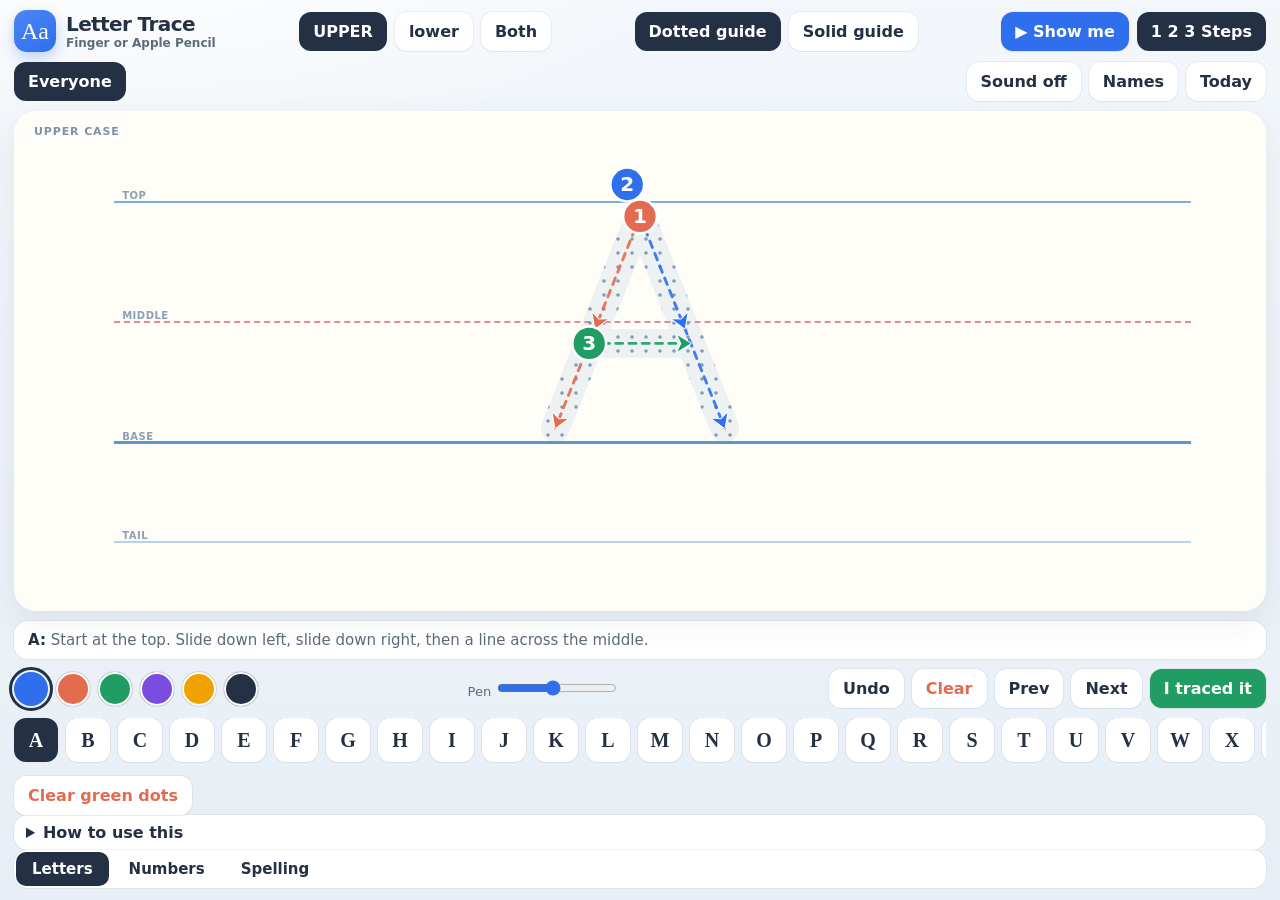
==== index.html @ eaa0d59f "Add names, today's set, sound, and a finished screen. Green dots stay with each child. Clearing them" ====
<!DOCTYPE html>
<html lang="en">
<head>
<meta charset="UTF-8">
<meta name="viewport" content="width=device-width, initial-scale=1, viewport-fit=cover">
<meta name="apple-mobile-web-app-capable" content="yes">
<meta name="mobile-web-app-capable" content="yes">
<meta name="apple-mobile-web-app-status-bar-style" content="black-translucent">
<meta name="apple-mobile-web-app-title" content="Letter Trace">
<title>Letter Trace · Upper & Lower Case</title>
<link rel="stylesheet" href="trace.css">
</head>
<body>
  <header>
    <div class="brand">
      <div class="mark">Aa</div>
      <h1>Letter Trace<span>Finger or Apple Pencil</span></h1>
    </div>
    <div class="seg" id="mode">
      <button data-mode="upper" class="active">UPPER</button>
      <button data-mode="lower">lower</button>
      <button data-mode="both">Both</button>
    </div>
    <div class="seg">
      <button id="guideBtn" class="active">Dotted guide</button>
      <button id="styleBtn">Solid guide</button>
    </div>
    <div class="seg">
      <button id="showBtn" class="show">▶ Show me</button>
      <button id="numBtn" class="active" aria-pressed="true">1 2 3 Steps</button>
    </div>
  </header>

  <div class="stage" id="stage">
    <div class="board" data-board="0">
      <div class="case-tag" id="tag0">Upper case</div>
      <div class="rules" aria-hidden="true">
        <div class="rule top"><span class="rule-label">top</span></div>
        <div class="rule mid"><span class="rule-label">middle</span></div>
        <div class="rule base"><span class="rule-label">base</span></div>
        <div class="rule desc"><span class="rule-label">tail</span></div>
      </div>
      <div class="guide" id="guide0">A</div>
      <canvas class="guide-canvas" id="g0"></canvas>
      <canvas id="c0"></canvas>
    </div>
    <div class="board" data-board="1" id="board1" hidden>
      <div class="case-tag">Lower case</div>
      <div class="rules" aria-hidden="true">
        <div class="rule top"><span class="rule-label">top</span></div>
        <div class="rule mid"><span class="rule-label">middle</span></div>
        <div class="rule base"><span class="rule-label">base</span></div>
        <div class="rule desc"><span class="rule-label">tail</span></div>
      </div>
      <div class="guide" id="guide1">a</div>
      <canvas class="guide-canvas" id="g1"></canvas>
      <canvas id="c1"></canvas>
    </div>
  </div>

  <div class="tip" id="tip"><strong>A:</strong> Start at the top. Slide down to the left, slide down to the right, then a line across the middle.</div>

  <div class="inkbar">
    <div class="swatches" id="swatches">
      <button class="swatch active" data-color="#2f6fed" style="background:#2f6fed" aria-label="Blue"></button>
      <button class="swatch" data-color="#e36b4f" style="background:#e36b4f" aria-label="Coral"></button>
      <button class="swatch" data-color="#1f9d62" style="background:#1f9d62" aria-label="Green"></button>
      <button class="swatch" data-color="#7a4de0" style="background:#7a4de0" aria-label="Purple"></button>
      <button class="swatch" data-color="#f0a202" style="background:#f0a202" aria-label="Gold"></button>
      <button class="swatch" data-color="#243044" style="background:#243044" aria-label="Black"></button>
    </div>
    <label class="help">Pen <input id="size" type="range" min="6" max="28" value="16"></label>
    <div class="tools">
      <button id="undo">Undo</button>
      <button id="clear" class="warn">Clear</button>
      <button id="prev">Prev</button>
      <button id="next">Next</button>
      <button id="done" class="good">I traced it</button>
    </div>
  </div>

  <div class="alpha" id="alpha"></div>
  <div class="footer">
  <button type="button" id="clearDots" class="dots">Clear green dots</button>
  <details class="helpbox">
    <summary>How to use this</summary>
    <p class="help">Open this page in Safari. Tap Share, then Add to Home Screen, so it opens like an app. Turn the phone or iPad sideways for a bigger board. Trace on the dotted letter with a finger or Apple Pencil. Pink dashed line is the middle. Dark blue line is the baseline. Letters with tails (g, j, p, q, y) go under the baseline. Coloured numbers show which line to make first, and arrows show which way to go. Tap Show me to watch the letter being made, and tap 1 2 3 Steps to hide or show the numbers. Tap I traced it when you are done: the green dot is only saved when the tracing stays on the line and covers the whole letter. Progress stays on this device.</p>
  </details>
  <nav class="pages" aria-label="Pages">
    <a href="index.html" class="active" aria-current="page">Letters</a>
    <a href="numbers.html">Numbers</a>
    <a href="spelling.html">Spelling</a>
  </nav>
  </div>
  <div class="burst" id="burst"></div>
  <div class="toast" id="toast" role="status" aria-live="polite"></div>
<script src="tracekit.js"></script>
<script src="trace-page.js"></script>
<script src="class.js"></script>
<script>
/* Letters page. Shared logic and the tracing check settings (TRACE_RULES) are in trace-page.js. */
const TIPS = {
  A: "Start at the top. Slide down left, slide down right, then a line across the middle.",
  B: "Start at the top. Straight line down, then a curve on top and a curve on the bottom.",
  C: "Start near the top. Curve back and around, like a smile lying on its side. Leave it open.",
  D: "Start at the top. Straight line down, then a big curve from top to bottom.",
  E: "Start at the top. Line down, then three lines out: top, middle, bottom.",
  F: "Start at the top. Line down, then a line at the top and a shorter line in the middle.",
  G: "Start near the top. Curve around like C, then a short line in on the right.",
  H: "Two straight lines down. Connect them across the middle.",
  I: "Start at the top. One straight line down. A small line across the top and the bottom.",
  J: "Start at the top. Line down, then curve to the left at the bottom.",
  K: "Straight line down. Then start at the top right: slant in to the line, then slant out to the bottom.",
  L: "Start at the top. Line down, then a line across the bottom to the right.",
  M: "Line down. Go back to the top: slant down to the middle, slant back up, then line down.",
  N: "Line down, diagonal down to the bottom, then line up.",
  O: "Start at the top. Curve all the way around until you meet the start.",
  P: "Line down from the top. Curve out and back to the middle.",
  Q: "Make an O. Then a short diagonal tail at the bottom right.",
  R: "Line down. Curve out and back to the middle, then a diagonal leg.",
  S: "Start at the top. Curve left, then curve the other way, like a snake.",
  T: "Start at the top. Line down from the middle, then a line across the top.",
  U: "Line down, curve along the bottom, line back up.",
  V: "Start at the top. Slide down to a point, then back up.",
  W: "Like two Vs. Down, up, down, up.",
  X: "Slide down from the top left. Then slide the other way from the top right.",
  Y: "Two short diagonals meet in the middle, then one line down.",
  Z: "Line across the top, diagonal down to the left, line across the bottom.",
  a: "Start at the middle line. Curve around like a circle, then a short line down to the baseline.",
  b: "Line down from the top. At the middle, curve around to make a ball.",
  c: "Start at the middle line. Curve back and around. Leave it open.",
  d: "Start just under the middle line. Circle back, then a tall line from the top down to the baseline.",
  e: "Start in the middle of the letter. Line across, then curve around.",
  f: "Start near the top. Curve up and back, line down to the baseline, then a short line across the middle.",
  g: "Circle from the middle line, then a tail that curves under the baseline.",
  h: "Line down from the top. From the middle, bump out and down to the baseline.",
  i: "Short line from the middle line down. Then a dot above it.",
  j: "Short line down past the baseline and curve left. Then a dot.",
  k: "Line down from the top. From the middle, a diagonal in and a diagonal out.",
  l: "Start at the top. One long straight line down to the baseline.",
  m: "Short line down. Two bumps, like two hills, staying on the baseline.",
  n: "Short line down. One bump out and down to the baseline.",
  o: "Start at the middle line. Curve all the way around.",
  p: "Line down past the baseline. From the middle, curve around to make a ball.",
  q: "Circle on the baseline. Line down past the baseline, then a little flick.",
  r: "Short line down. From the top, a small curve out.",
  s: "A small snake. Curve one way, then the other, between the middle and the baseline.",
  t: "Line down from near the top. Cross it near the middle line.",
  u: "Line down, curve along the bottom and back up. Then a short line down on the right side.",
  v: "From the middle line, slide down and back up.",
  w: "From the middle line: down, up, down, up.",
  x: "Two diagonals that cross between the middle line and the baseline.",
  y: "Slant down to the baseline. Then start at the top right and slant all the way down under the baseline.",
  z: "Across, diagonal down, across. Keep it between the middle line and the baseline."
};

const letters = "ABCDEFGHIJKLMNOPQRSTUVWXYZ".split("");
const state = Object.assign(TracePage.state, {
  index: 0,
  mode: "upper",
  progress: {}
});
const boards = TracePage.boards;

function list() {
  const picked = ClassKit.today("letterTraceToday");
  if (!picked) return letters.slice();
  const set = [];
  picked.forEach(s => {
    const L = String(s).toUpperCase();
    if (letters.indexOf(L) >= 0 && set.indexOf(L) < 0) set.push(L);
  });
  return set.length ? set : letters.slice();
}

function glyph(upper) {
  const L = list()[state.index] || "A";
  return upper ? L : L.toLowerCase();
}

function needed() {
  const rows = list();
  if (state.mode === "both") return rows.reduce((all, L) => all.concat([L, L.toLowerCase()]), []);
  if (state.mode === "lower") return rows.map(L => L.toLowerCase());
  return rows.slice();
}

function finished() { return needed().every(g => state.progress[g]); }

function say() {
  const g0 = state.mode === "lower" ? glyph(false) : glyph(true);
  const g1 = glyph(false);
  const line = state.mode === "both"
    ? "Capital " + g0 + ". " + (TIPS[g0] || "") + " Lowercase " + g1 + ". " + (TIPS[g1] || "")
    : (state.mode === "lower" ? "Lowercase " : "Capital ") + g0 + ". " + (TIPS[g0] || "");
  ClassKit.speak(line);
}

function render() {
  const rows = list();
  if (state.index >= rows.length) state.index = 0;
  const both = state.mode === "both";
  document.body.classList.toggle("both", both);
  document.body.classList.toggle("solid", state.style === "solid");
  document.getElementById("board1").hidden = !both;
  const g0 = state.mode === "lower" ? glyph(false) : glyph(true);
  const g1 = glyph(false);
  document.getElementById("guide0").textContent = g0;
  document.getElementById("guide1").textContent = g1;
  document.getElementById("tag0").textContent = state.mode === "lower" ? "Lower case" : "Upper case";
  const lowerTip = TIPS[g1] ? " Lower: " + TIPS[g1] : "";
  document.getElementById("tip").innerHTML = "<strong>" + g0 + (both ? " / " + g1 : "") + ":</strong> " + (TIPS[g0] || "") + (both ? lowerTip : "");
  document.querySelectorAll("#mode button").forEach(b => b.classList.toggle("active", b.dataset.mode === state.mode));
  const alpha = document.getElementById("alpha");
  alpha.innerHTML = "";
  rows.forEach((L, i) => {
    const b = document.createElement("button");
    b.textContent = state.mode === "lower" ? L.toLowerCase() : L;
    b.classList.toggle("active", i === state.index);
    const mark = state.mode === "lower" ? state.progress[L.toLowerCase()] : state.progress[L];
    b.classList.toggle("done", !!mark);
    b.addEventListener("click", () => { state.index = i; clearAll(); render(); say(); });
    alpha.appendChild(b);
  });
  const today = ClassKit.today("letterTraceToday");
  ClassKit.setFinished(finished(), {
    title: "You traced them",
    body: ClassKit.label() + (today ? " finished today's letters." : " finished every letter.")
  });
  TracePage.resize();
}

function clearAll() { TracePage.clearAll(); }

function reloadProgress() {
  state.progress = ClassKit.mine("letterTraceProgress");
  state.index = 0;
  clearAll();
  render();
}

document.getElementById("mode").addEventListener("click", e => {
  const btn = e.target.closest("button");
  if (!btn) return;
  state.mode = btn.dataset.mode;
  clearAll();
  render();
});
document.getElementById("next").addEventListener("click", () => {
  state.index = (state.index + 1) % list().length; clearAll(); render(); say();
});
document.getElementById("prev").addEventListener("click", () => {
  state.index = (state.index + list().length - 1) % list().length; clearAll(); render(); say();
});

ClassKit.mount({
  onChange: reloadProgress,
  today: {
    key: "letterTraceToday",
    title: "Today's letters",
    choices: letters,
    norm: function (s) { return String(s).toUpperCase(); }
  }
});

TracePage.init({
  texts: () => [state.mode === "lower" ? glyph(false) : glyph(true), glyph(false)],
  render,
  onPass: () => {
    const before = finished();
    const L = list()[state.index];
    if (state.mode !== "lower") state.progress[L] = 1;
    if (state.mode !== "upper") state.progress[L.toLowerCase()] = 1;
    ClassKit.saveMine("letterTraceProgress", state.progress);
    render();
    if (!before && finished()) ClassKit.showFinish();
  }
});
reloadProgress();
ClassKit.hold(document.getElementById("clearDots"), () => {
  TracePage.confirmClear({
    count: Object.keys(state.progress).length,
    title: "Clear the green dots?",
    body: "Every letter for " + ClassKit.label() + " will look not traced. This only changes this device.",
    empty: "No letters have a green dot yet.",
    onClear: () => {
      state.progress = {};
      ClassKit.saveMine("letterTraceProgress", state.progress);
      render();
    }
  });
}, "Press and hold to clear the green dots");
</script>
</body>
</html>
---- trace.css ----
/* Shared styles for the Letter Trace pages (letters, numbers, spelling). */
  :root {
    --ink: #243044;
    --muted: #5d6b7c;
    --paper: #fffdf8;
    --sky: #e7f0f8;
    --line: #7eafd6;
    --mid: #e28b93;
    --blue: #2f6fed;
    --green: #1f9d62;
    --coral: #e36b4f;
    --shadow: 0 10px 30px rgba(36, 48, 68, 0.08);
    --safe-t: env(safe-area-inset-top, 0px);
    --safe-b: env(safe-area-inset-bottom, 0px);
  }
  * { box-sizing: border-box; -webkit-tap-highlight-color: transparent; }
  html, body {
    margin: 0;
    height: 100%;
    background:
      radial-gradient(1200px 500px at 10% -10%, #fff 0%, transparent 50%),
      linear-gradient(180deg, #f3f7fb 0%, #e7eef5 100%);
    color: var(--ink);
    font-family: "Avenir Next", "Nunito", "Trebuchet MS", system-ui, sans-serif;
    overscroll-behavior: none;
  }
  body {
    min-height: 100dvh;
    display: flex;
    flex-direction: column;
    padding: calc(10px + var(--safe-t)) 14px calc(12px + var(--safe-b));
    gap: 10px;
    user-select: none;
    -webkit-user-select: none;
  }
  header {
    display: flex;
    align-items: center;
    justify-content: space-between;
    gap: 10px;
    flex-wrap: wrap;
  }
  .brand { display: flex; align-items: center; gap: 10px; min-width: 180px; }
  .mark {
    width: 42px; height: 42px; border-radius: 13px;
    background: linear-gradient(145deg, #4d86f5, #2f6fed);
    color: white; display: grid; place-items: center;
    font-family: "Chalkboard SE", "Comic Sans MS", "Marker Felt", cursive;
    font-size: 24px; box-shadow: 0 6px 14px rgba(47, 111, 237, 0.28);
  }
  h1 { font-size: 20px; margin: 0; letter-spacing: -0.03em; }
  h1 span { display: block; font-size: 12px; font-weight: 600; color: var(--muted); letter-spacing: 0; }
  .seg, .tools, .alpha, .inkbar { display: flex; gap: 8px; align-items: center; flex-wrap: wrap; }
  button, .seg button {
    border: 0; background: white; color: var(--ink);
    border-radius: 12px; padding: 10px 14px; font: inherit; font-weight: 700;
    box-shadow: 0 1px 0 rgba(36,48,68,0.04), 0 0 0 1px rgba(36,48,68,0.06);
    cursor: pointer;
  }
  button:active { transform: translateY(1px); }
  button.active, .seg button.active {
    background: var(--ink); color: white; box-shadow: none;
  }
  button.good { background: var(--green); color: white; }
  button.warn { background: #fff; color: var(--coral); }
  .stage {
    flex: 1;
    min-height: 280px;
    display: grid;
    grid-template-columns: 1fr;
    gap: 10px;
  }
  body.both .stage { grid-template-columns: 1fr 1fr; }
  .board {
    position: relative;
    background: var(--paper);
    border-radius: 22px;
    box-shadow: var(--shadow);
    overflow: hidden;
    min-height: 320px;
    touch-action: none;
    container-type: size;
  }
  .rules, canvas { position: absolute; inset: 0; }
  .rules { pointer-events: none; }
  .rule {
    position: absolute; left: 8%; right: 6%; height: 0;
    border-top: 2px solid var(--line);
  }
  .rule.top { top: 18%; }
  .rule.mid { top: 42%; border-top: 2px dashed var(--mid); }
  .rule.base { top: 66%; border-top: 3px solid #5f97c4; }
  .rule.desc { top: 86%; border-top: 2px solid #b7d3ea; }
  .rule-label {
    position: absolute; left: 8px; font-size: 10px; font-weight: 800;
    letter-spacing: 0.05em; text-transform: uppercase; color: #8aa0b5;
    transform: translateY(-13px);
  }
  .guide { display: none; }
  .guide-canvas {
    position: absolute; inset: 0; width: 100%; height: 100%;
    pointer-events: none;
  }
  canvas { width: 100%; height: 100%; touch-action: none; }
  .case-tag {
    position: absolute; top: 10px; left: 12px; z-index: 2;
    font-size: 11px; font-weight: 800; letter-spacing: 0.08em;
    text-transform: uppercase; color: #7d90a4;
    background: rgba(255,255,255,0.8); padding: 4px 8px; border-radius: 999px;
  }
  .tip {
    background: white; border-radius: 14px; padding: 10px 14px;
    color: var(--muted); font-size: 15px; box-shadow: 0 0 0 1px rgba(36,48,68,0.05);
  }
  .tip strong { color: var(--ink); }
  .inkbar { justify-content: space-between; }
  .swatches { display: flex; gap: 8px; }
  .swatch {
    width: 34px; height: 34px; border-radius: 50%; padding: 0;
    box-shadow: inset 0 0 0 2px white, 0 0 0 1px rgba(36,48,68,0.12);
  }
  .swatch.active { outline: 3px solid var(--ink); outline-offset: 2px; }
  input[type="range"] { width: 120px; accent-color: var(--blue); }
  .alpha {
    overflow-x: auto; flex-wrap: nowrap; padding-bottom: 4px;
    -webkit-overflow-scrolling: touch;
  }
  .alpha button {
    min-width: 44px; height: 44px; padding: 0; position: relative; flex: 0 0 auto;
    font-family: "Chalkboard SE", "Comic Sans MS", cursive; font-size: 20px;
  }
  .alpha button.done::after {
    content: ""; position: absolute; right: 5px; top: 5px;
    width: 8px; height: 8px; border-radius: 50%; background: var(--green);
  }
  .help { font-size: 13px; color: var(--muted); }
  details.helpbox {
    background: white; border-radius: 14px; padding: 8px 12px;
    box-shadow: 0 0 0 1px rgba(36,48,68,0.05);
  }
  details.helpbox summary { cursor: pointer; font-weight: 800; }
  .burst {
    position: fixed; inset: 0; pointer-events: none; z-index: 5;
  }
  .star {
    position: absolute; font-size: 28px; animation: pop 900ms ease-out forwards;
  }
  @keyframes pop {
    0% { transform: translateY(0) scale(0.4); opacity: 0; }
    30% { opacity: 1; }
    100% { transform: translateY(-120px) scale(1.2); opacity: 0; }
  }
  button.show { background: var(--blue); color: white; }
  button.show.playing { background: #1f4fb8; }
  .toast {
    position: fixed; left: 50%; top: 72%; z-index: 6; pointer-events: none;
    transform: translate(-50%, -50%) scale(0.92); opacity: 0;
    transition: opacity 200ms ease, transform 200ms ease;
    background: white; border-radius: 22px; padding: 16px 26px; max-width: min(90vw, 560px);
    text-align: center; font-size: 26px; font-weight: 800; line-height: 1.25;
    box-shadow: 0 18px 40px rgba(36, 48, 68, 0.18);
  }
  .toast.show { opacity: 1; transform: translate(-50%, -50%) scale(1); }
  .toast.oops { color: var(--coral); }
  .toast.yay { color: var(--green); }
  .toast small { display: block; font-size: 17px; font-weight: 700; color: var(--muted); margin-top: 4px; }
  .classbar { display: flex; gap: 8px; align-items: center; flex-wrap: wrap; }
  .kids { display: flex; gap: 6px; overflow-x: auto; flex: 1 1 160px; min-width: 0; }
  .kids button { flex: 0 0 auto; }
  .choice-grid { display: flex; flex-wrap: wrap; gap: 6px; max-height: 46dvh; overflow: auto; margin-top: 12px; }
  .choice-grid button { min-width: 42px; padding: 8px 0; }
  .clear-dots-card textarea {
    width: 100%; min-height: 120px; margin-top: 12px; font: inherit; font-size: 16px;
    border-radius: 12px; border: 1px solid #c9d5e2; padding: 10px 12px;
    user-select: text; -webkit-user-select: text; color: var(--ink);
  }
  .footer details.helpbox { flex: 1 1 260px; }
  button.dots { background: #fff; color: var(--coral); }
  .clear-dots {
    position: fixed; inset: 0; z-index: 20; display: grid; place-items: center;
    background: rgba(36, 48, 68, 0.4); padding: 16px;
  }
  .clear-dots-card {
    width: min(100%, 360px); background: var(--paper); color: var(--ink);
    border-radius: 24px; padding: 22px;
    box-shadow: 0 18px 40px rgba(36, 48, 68, 0.18);
  }
  .clear-dots-card h2 { margin: 0; font-size: 24px; }
  .clear-dots-card p { margin: 8px 0 0; color: var(--muted); line-height: 1.45; font-size: 16px; font-weight: 700; }
  .clear-dots-card .row { display: flex; gap: 10px; margin-top: 16px; }
  .clear-dots-card button { flex: 1; min-height: 44px; }
  nav.pages { display: flex; gap: 4px; padding: 2px; background: white; border-radius: 14px;
    box-shadow: 0 0 0 1px rgba(36,48,68,0.05); }
  nav.pages a {
    display: inline-flex; align-items: center; min-height: 34px; padding: 0 16px; border-radius: 10px;
    color: var(--ink); text-decoration: none; font-weight: 800; font-size: 15px;
  }
  nav.pages a.active { background: var(--ink); color: white; }
  @media (max-width: 800px) {
    body.both .stage { grid-template-columns: 1fr; }
  }
  @media (max-width: 520px) {
    html, body { height: auto; overflow-x: hidden; }
    body {
      padding: calc(6px + var(--safe-t)) 10px calc(10px + var(--safe-b));
      gap: 6px;
    }
    header, .inkbar, .footer, .alpha, .tip, .classbar { max-width: 100%; min-width: 0; }
    .brand { min-width: 0; }
    .mark { width: 36px; height: 36px; font-size: 18px; border-radius: 11px; }
    h1 { font-size: 17px; }
    button, .seg button { padding: 8px 10px; font-size: 14px; }
    .stage { min-height: 0; }
    .board { min-height: 48dvh; border-radius: 16px; }
    body.both .board { min-height: 36dvh; }
    .tip { font-size: 14px; padding: 8px 10px; }
    .swatches { flex-wrap: wrap; }
    .swatch { width: 32px; height: 32px; }
    input[type="range"] { width: 92px; }
    .tools { width: 100%; }
    .tools button { flex: 1 1 auto; }
    .alpha { max-width: 100%; }
    .footer { width: 100%; }
    button.dots, nav.pages { width: 100%; }
    nav.pages a { flex: 1; justify-content: center; padding: 0 6px; }
    .toast { font-size: 20px; top: auto; bottom: max(16px, var(--safe-b)); max-width: calc(100vw - 24px); }
  }
  @media (max-height: 520px) {
    body { gap: 6px; }
    .board, body.both .board { min-height: 200px; }
  }
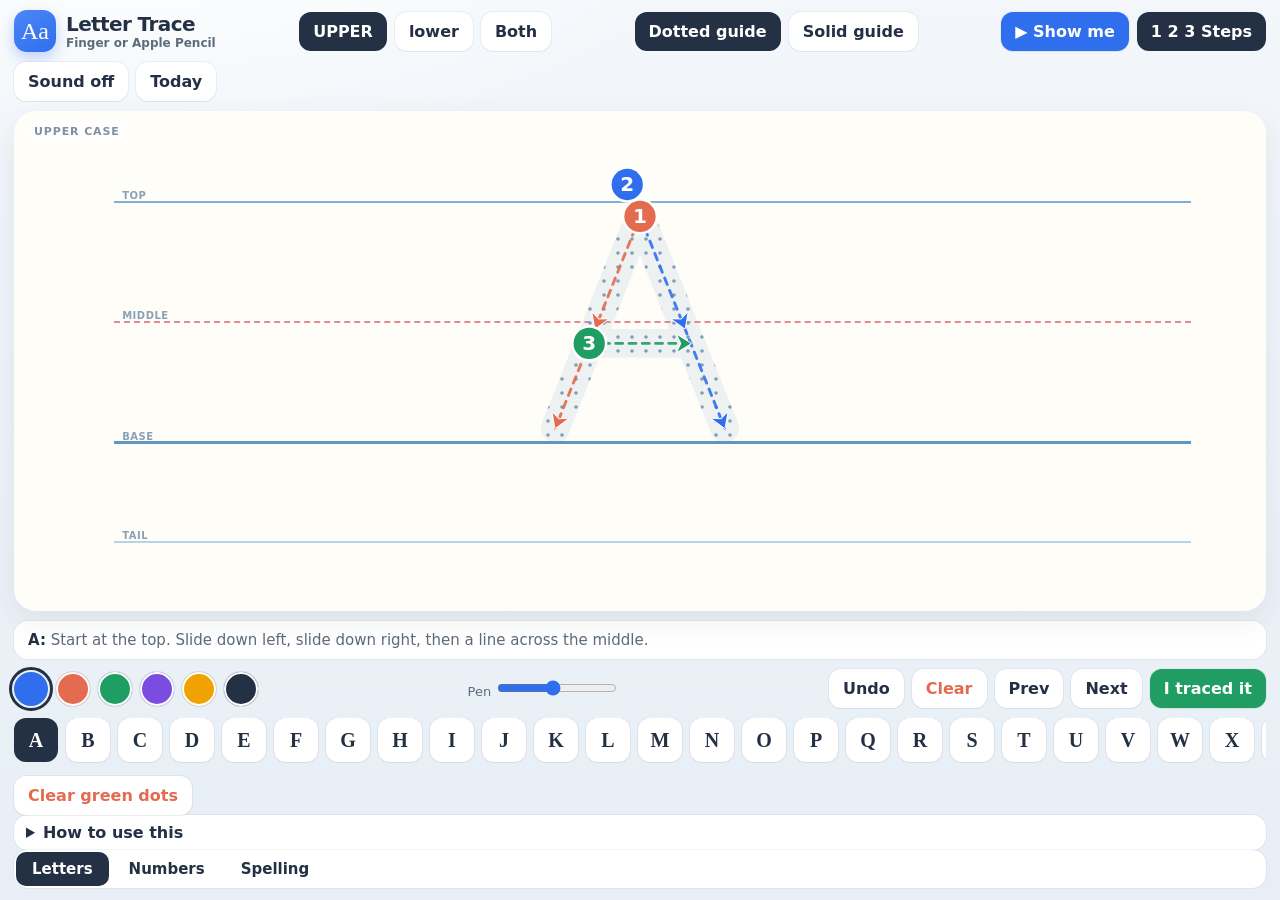
==== commit 2632788d: "Remove the children's name list. Green dots are one shared set again." ====
--- a/index.html
+++ b/index.html
@@ -191,8 +191,8 @@
   const g0 = state.mode === "lower" ? glyph(false) : glyph(true);
   const g1 = glyph(false);
   const line = state.mode === "both"
-    ? "Capital " + g0 + ". " + (TIPS[g0] || "") + " Lowercase " + g1 + ". " + (TIPS[g1] || "")
-    : (state.mode === "lower" ? "Lowercase " : "Capital ") + g0 + ". " + (TIPS[g0] || "");
+    ? "Capital " + g0 + ". Lowercase " + g1
+    : (state.mode === "lower" ? "Lowercase " : "Capital ") + g0;
   ClassKit.speak(line);
 }
 
@@ -225,7 +225,7 @@
   const today = ClassKit.today("letterTraceToday");
   ClassKit.setFinished(finished(), {
     title: "You traced them",
-    body: ClassKit.label() + (today ? " finished today's letters." : " finished every letter.")
+    body: today ? "Today's letters are finished." : "Every letter is finished."
   });
   TracePage.resize();
 }
@@ -281,7 +281,7 @@
   TracePage.confirmClear({
     count: Object.keys(state.progress).length,
     title: "Clear the green dots?",
-    body: "Every letter for " + ClassKit.label() + " will look not traced. This only changes this device.",
+    body: "Every letter will look not traced. This only changes this device.",
     empty: "No letters have a green dot yet.",
     onClear: () => {
       state.progress = {};
--- a/trace.css
+++ b/trace.css
@@ -139,16 +139,23 @@
     box-shadow: 0 0 0 1px rgba(36,48,68,0.05);
   }
   details.helpbox summary { cursor: pointer; font-weight: 800; }
+  .board.celebrate { animation: board-pop 700ms ease; }
+  @keyframes board-pop {
+    0% { transform: scale(1); }
+    35% { transform: scale(1.035); box-shadow: 0 0 0 8px rgba(31, 157, 98, 0.28); }
+    100% { transform: scale(1); }
+  }
   .burst {
     position: fixed; inset: 0; pointer-events: none; z-index: 5;
   }
   .star {
-    position: absolute; font-size: 28px; animation: pop 900ms ease-out forwards;
+    position: absolute; font-size: 26px; margin-left: -0.4em; margin-top: -0.4em;
+    animation: pop 1100ms ease-out forwards;
   }
   @keyframes pop {
-    0% { transform: translateY(0) scale(0.4); opacity: 0; }
-    30% { opacity: 1; }
-    100% { transform: translateY(-120px) scale(1.2); opacity: 0; }
+    0% { transform: translate(0, 0) scale(0.2); opacity: 0; }
+    15% { opacity: 1; }
+    100% { transform: translate(var(--dx), var(--dy)) scale(1.2); opacity: 0; }
   }
   button.show { background: var(--blue); color: white; }
   button.show.playing { background: #1f4fb8; }
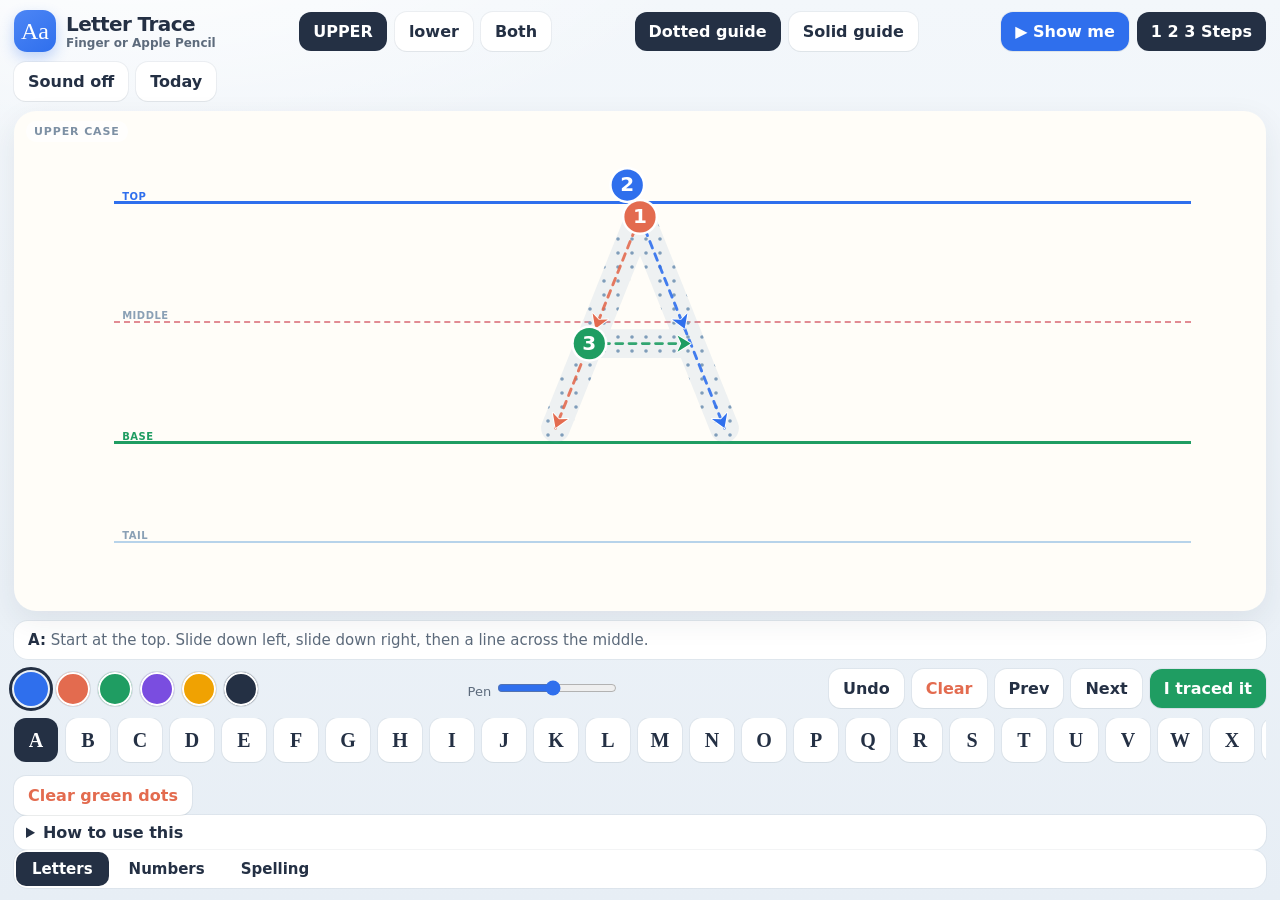
==== commit 74262743: "Color the top line blue and the bottom line green. The middle stays pink and dashed. The tail line s" ====
--- a/index.html
+++ b/index.html
@@ -84,7 +84,7 @@
   <button type="button" id="clearDots" class="dots">Clear green dots</button>
   <details class="helpbox">
     <summary>How to use this</summary>
-    <p class="help">Open this page in Safari. Tap Share, then Add to Home Screen, so it opens like an app. Turn the phone or iPad sideways for a bigger board. Trace on the dotted letter with a finger or Apple Pencil. Pink dashed line is the middle. Dark blue line is the baseline. Letters with tails (g, j, p, q, y) go under the baseline. Coloured numbers show which line to make first, and arrows show which way to go. Tap Show me to watch the letter being made, and tap 1 2 3 Steps to hide or show the numbers. Tap I traced it when you are done: the green dot is only saved when the tracing stays on the line and covers the whole letter. Progress stays on this device.</p>
+    <p class="help">Open this page in Safari. Tap Share, then Add to Home Screen, so it opens like an app. Turn the phone or iPad sideways for a bigger board. Trace on the dotted letter with a finger or Apple Pencil. Pink dashed line is the middle. The top line is blue. The bottom line is green. Letters with tails (g, j, p, q, y) go under the green line. Coloured numbers show which line to make first, and arrows show which way to go. Tap Show me to watch the letter being made, and tap 1 2 3 Steps to hide or show the numbers. Tap I traced it when you are done: the green dot is only saved when the tracing stays on the line and covers the whole letter. Progress stays on this device.</p>
   </details>
   <nav class="pages" aria-label="Pages">
     <a href="index.html" class="active" aria-current="page">Letters</a>
@@ -109,7 +109,7 @@
   G: "Start near the top. Curve around like C, then a short line in on the right.",
   H: "Two straight lines down. Connect them across the middle.",
   I: "Start at the top. One straight line down. A small line across the top and the bottom.",
-  J: "Start at the top. Line down, then curve to the left at the bottom.",
+  J: "Start at the top. Line down, curve to the left at the bottom, then a line across the top.",
   K: "Straight line down. Then start at the top right: slant in to the line, then slant out to the bottom.",
   L: "Start at the top. Line down, then a line across the bottom to the right.",
   M: "Line down. Go back to the top: slant down to the middle, slant back up, then line down.",
@@ -289,7 +289,7 @@
       render();
     }
   });
-}, "Press and hold to clear the green dots");
+}, "");
 </script>
 </body>
 </html>
--- a/trace.css
+++ b/trace.css
@@ -87,15 +87,17 @@
     position: absolute; left: 8%; right: 6%; height: 0;
     border-top: 2px solid var(--line);
   }
-  .rule.top { top: 18%; }
+  .rule.top { top: 18%; border-top: 3px solid #2f6fed; }
   .rule.mid { top: 42%; border-top: 2px dashed var(--mid); }
-  .rule.base { top: 66%; border-top: 3px solid #5f97c4; }
+  .rule.base { top: 66%; border-top: 3px solid #1f9d62; }
   .rule.desc { top: 86%; border-top: 2px solid #b7d3ea; }
   .rule-label {
     position: absolute; left: 8px; font-size: 10px; font-weight: 800;
     letter-spacing: 0.05em; text-transform: uppercase; color: #8aa0b5;
     transform: translateY(-13px);
   }
+  .rule.top .rule-label { color: #2f6fed; }
+  .rule.base .rule-label { color: #1f9d62; }
   .guide { display: none; }
   .guide-canvas {
     position: absolute; inset: 0; width: 100%; height: 100%;
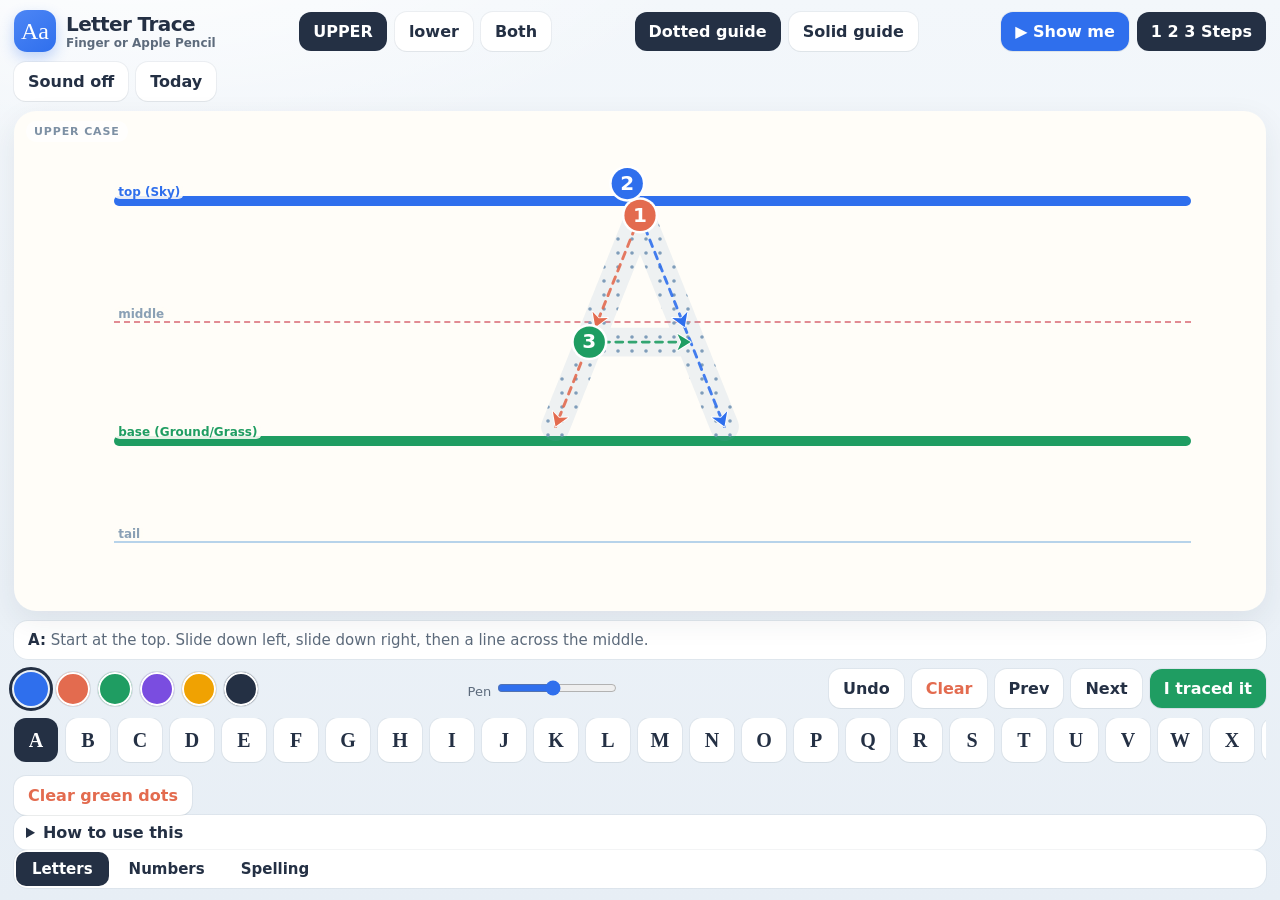
==== commit 4bc165fa: "Label the top line (Sky) and the baseline (Ground/Grass)." ====
--- a/index.html
+++ b/index.html
@@ -35,9 +35,9 @@
     <div class="board" data-board="0">
       <div class="case-tag" id="tag0">Upper case</div>
       <div class="rules" aria-hidden="true">
-        <div class="rule top"><span class="rule-label">top</span></div>
+        <div class="rule top"><span class="rule-label">top (Sky)</span></div>
         <div class="rule mid"><span class="rule-label">middle</span></div>
-        <div class="rule base"><span class="rule-label">base</span></div>
+        <div class="rule base"><span class="rule-label">base (Ground/Grass)</span></div>
         <div class="rule desc"><span class="rule-label">tail</span></div>
       </div>
       <div class="guide" id="guide0">A</div>
@@ -47,9 +47,9 @@
     <div class="board" data-board="1" id="board1" hidden>
       <div class="case-tag">Lower case</div>
       <div class="rules" aria-hidden="true">
-        <div class="rule top"><span class="rule-label">top</span></div>
+        <div class="rule top"><span class="rule-label">top (Sky)</span></div>
         <div class="rule mid"><span class="rule-label">middle</span></div>
-        <div class="rule base"><span class="rule-label">base</span></div>
+        <div class="rule base"><span class="rule-label">base (Ground/Grass)</span></div>
         <div class="rule desc"><span class="rule-label">tail</span></div>
       </div>
       <div class="guide" id="guide1">a</div>
--- a/trace.css
+++ b/trace.css
@@ -87,14 +87,31 @@
     position: absolute; left: 8%; right: 6%; height: 0;
     border-top: 2px solid var(--line);
   }
-  .rule.top { top: 18%; border-top: 3px solid #2f6fed; }
+  .rule.top, .rule.base { border-top: 0; }
+  .rule.top::before, .rule.base::before {
+    content: "";
+    position: absolute;
+    left: 0;
+    right: 0;
+    top: 0;
+    height: 10px;
+    border-radius: 6px;
+    transform: translateY(-50%);
+  }
+  .rule.top { top: 18%; }
+  .rule.top::before { background: #2f6fed; }
   .rule.mid { top: 42%; border-top: 2px dashed var(--mid); }
-  .rule.base { top: 66%; border-top: 3px solid #1f9d62; }
+  .rule.base { top: 66%; }
+  .rule.base::before { background: #1f9d62; }
   .rule.desc { top: 86%; border-top: 2px solid #b7d3ea; }
   .rule-label {
-    position: absolute; left: 8px; font-size: 10px; font-weight: 800;
-    letter-spacing: 0.05em; text-transform: uppercase; color: #8aa0b5;
-    transform: translateY(-13px);
+    position: absolute; left: 0; font-size: 12px; font-weight: 800;
+    letter-spacing: 0; text-transform: none; color: #8aa0b5;
+    white-space: nowrap;
+    background: rgba(255, 253, 248, 0.88);
+    padding: 0 4px;
+    border-radius: 6px;
+    transform: translateY(-16px);
   }
   .rule.top .rule-label { color: #2f6fed; }
   .rule.base .rule-label { color: #1f9d62; }
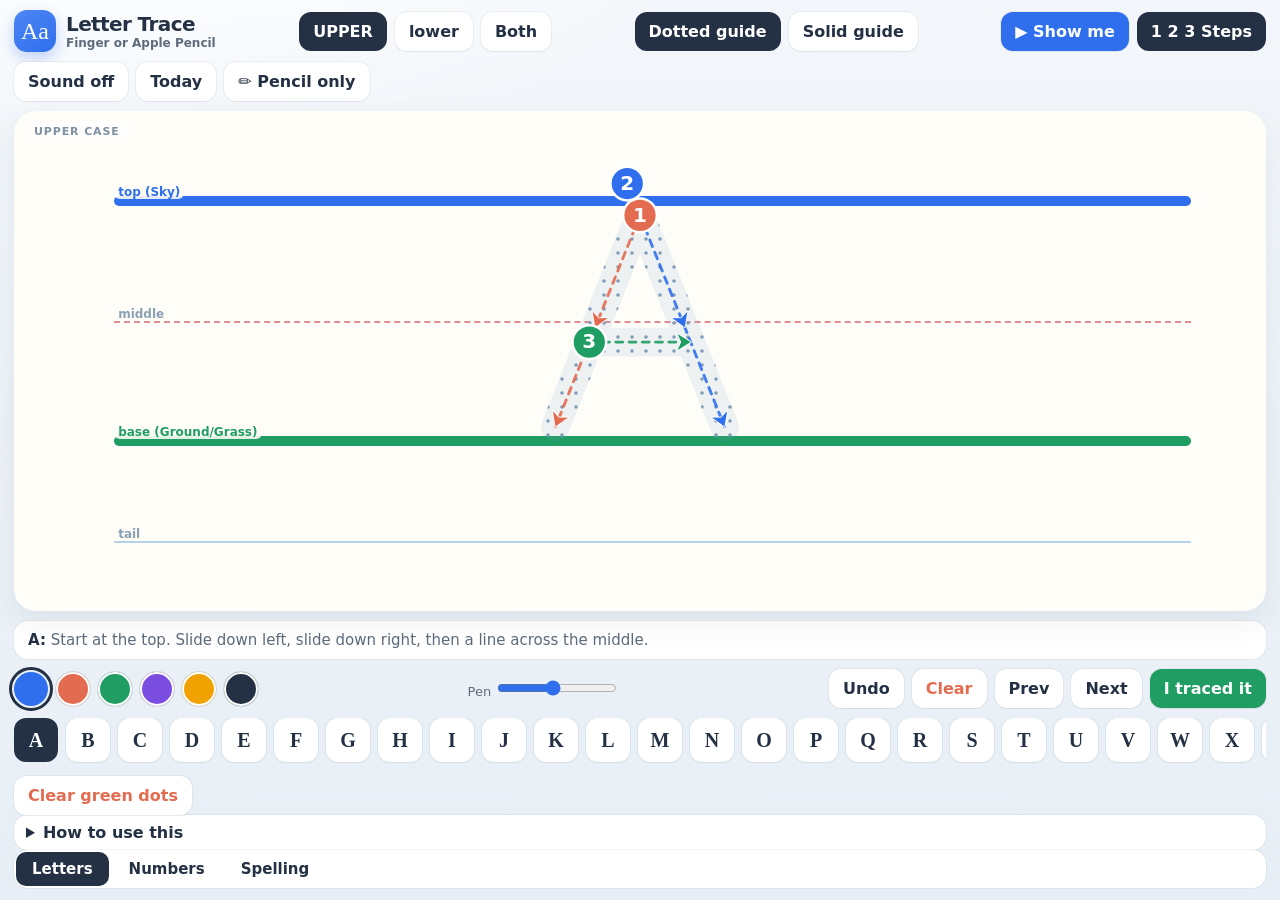
==== commit 1a381340: "Tracing: dotted/solid guide buttons (tap active to hide), i/j tap dots drawn and order-checked, Both" ====
--- a/index.html
+++ b/index.html
@@ -40,7 +40,6 @@
         <div class="rule base"><span class="rule-label">base (Ground/Grass)</span></div>
         <div class="rule desc"><span class="rule-label">tail</span></div>
       </div>
-      <div class="guide" id="guide0">A</div>
       <canvas class="guide-canvas" id="g0"></canvas>
       <canvas id="c0"></canvas>
     </div>
@@ -52,7 +51,6 @@
         <div class="rule base"><span class="rule-label">base (Ground/Grass)</span></div>
         <div class="rule desc"><span class="rule-label">tail</span></div>
       </div>
-      <div class="guide" id="guide1">a</div>
       <canvas class="guide-canvas" id="g1"></canvas>
       <canvas id="c1"></canvas>
     </div>
@@ -205,8 +203,6 @@
   document.getElementById("board1").hidden = !both;
   const g0 = state.mode === "lower" ? glyph(false) : glyph(true);
   const g1 = glyph(false);
-  document.getElementById("guide0").textContent = g0;
-  document.getElementById("guide1").textContent = g1;
   document.getElementById("tag0").textContent = state.mode === "lower" ? "Lower case" : "Upper case";
   const lowerTip = TIPS[g1] ? " Lower: " + TIPS[g1] : "";
   document.getElementById("tip").innerHTML = "<strong>" + g0 + (both ? " / " + g1 : "") + ":</strong> " + (TIPS[g0] || "") + (both ? lowerTip : "");
@@ -217,7 +213,8 @@
     const b = document.createElement("button");
     b.textContent = state.mode === "lower" ? L.toLowerCase() : L;
     b.classList.toggle("active", i === state.index);
-    const mark = state.mode === "lower" ? state.progress[L.toLowerCase()] : state.progress[L];
+    const mark = state.mode === "both" ? state.progress[L] && state.progress[L.toLowerCase()]
+      : state.mode === "lower" ? state.progress[L.toLowerCase()] : state.progress[L];
     b.classList.toggle("done", !!mark);
     b.addEventListener("click", () => { state.index = i; clearAll(); render(); say(); });
     alpha.appendChild(b);
--- a/trace.css
+++ b/trace.css
@@ -115,7 +115,6 @@
   }
   .rule.top .rule-label { color: #2f6fed; }
   .rule.base .rule-label { color: #1f9d62; }
-  .guide { display: none; }
   .guide-canvas {
     position: absolute; inset: 0; width: 100%; height: 100%;
     pointer-events: none;
